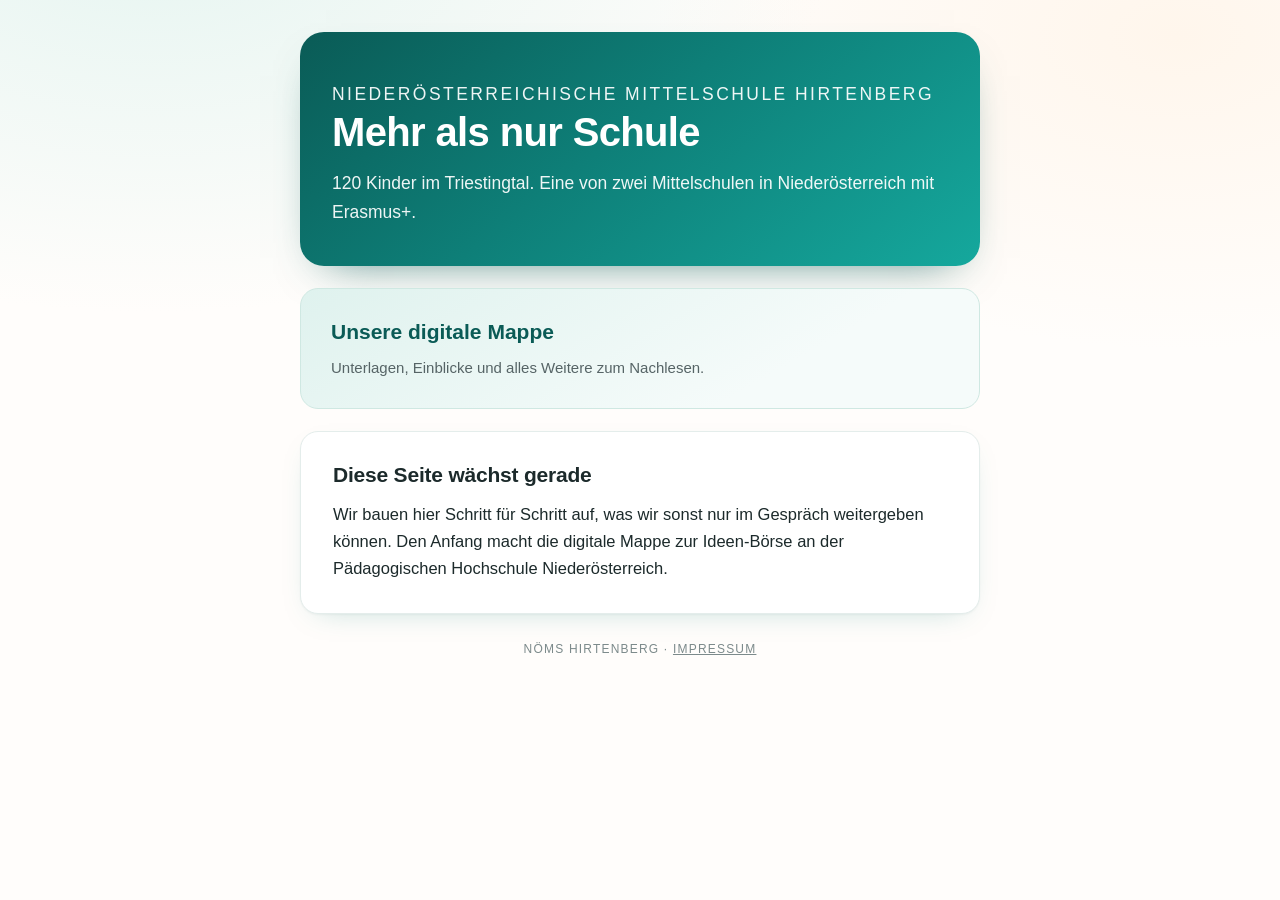
==== index.html @ 2730b2c3 "Grundgeruest der Schulwebsite mit Platzhalter-Mappe Startseite, digitale Mappe unter /mappe/ als Zie" ====
<!doctype html>
<html lang="de">
<head>
<meta charset="utf-8">
<meta name="viewport" content="width=device-width, initial-scale=1">
<title>NÖMS Hirtenberg</title>
<meta name="description" content="Niederösterreichische Mittelschule Hirtenberg. Mehr als nur Schule.">
<link rel="stylesheet" href="assets/stil.css">
</head>
<body>
<div class="wrap">

  <header class="hero">
    <p class="kicker">Niederösterreichische Mittelschule Hirtenberg</p>
    <h1>Mehr als nur Schule</h1>
    <p>120 Kinder im Triestingtal. Eine von zwei Mittelschulen in Niederösterreich mit Erasmus+.</p>
  </header>

  <a class="big-link" href="mappe/">
    <strong>Unsere digitale Mappe</strong>
    <span>Unterlagen, Einblicke und alles Weitere zum Nachlesen.</span>
  </a>

  <section class="card">
    <h2>Diese Seite wächst gerade</h2>
    <p>Wir bauen hier Schritt für Schritt auf, was wir sonst nur im Gespräch weitergeben können.
    Den Anfang macht die digitale Mappe zur Ideen-Börse an der Pädagogischen Hochschule
    Niederösterreich.</p>
  </section>

  <footer>NÖMS Hirtenberg · <a href="impressum.html">Impressum</a></footer>

</div>
</body>
</html>
---- assets/stil.css ----
:root {
  --ground: #FFFDFB;
  --wash-a: #E6F5F1;
  --wash-b: #FFF6EC;
  --paper: #FFFFFF;
  --ink: #1C2A2B;
  --ink-soft: #566466;
  --label: #7C8A8B;
  --accent: #0E7F78;
  --accent-bright: #15A89D;
  --accent-deep: #0A5B56;
  --fill-accent: #DFF2EE;
  --hairline: #E4EDEB;
  --card-shadow: 0 1px 2px rgba(28, 42, 43, .04), 0 10px 30px -18px rgba(14, 127, 120, .35);
}

* { box-sizing: border-box; }

body {
  margin: 0;
  background:
    radial-gradient(1100px 620px at 12% -8%, var(--wash-a) 0%, rgba(230, 245, 241, 0) 62%),
    radial-gradient(900px 540px at 92% 4%, var(--wash-b) 0%, rgba(255, 246, 236, 0) 58%),
    var(--ground);
  background-attachment: fixed;
  color: var(--ink);
  font-family: "Trebuchet MS", "Lucida Grande", "Segoe UI", sans-serif;
  font-size: 16.5px;
  line-height: 1.66;
  -webkit-font-smoothing: antialiased;
}

.wrap {
  max-width: 720px;
  margin: 0 auto;
  padding-inline: 20px;
  padding-block: 32px 72px;
  display: flex;
  flex-direction: column;
  gap: 22px;
}

.hero {
  background: linear-gradient(142deg, var(--accent-deep) 0%, var(--accent) 46%, var(--accent-bright) 100%);
  color: #FFFFFF;
  border-radius: 24px;
  padding: 34px 32px 38px;
  box-shadow: 0 18px 44px -26px rgba(10, 91, 86, .8);
}
.kicker {
  font-size: 11.5px;
  letter-spacing: .14em;
  text-transform: uppercase;
  color: rgba(255, 255, 255, .82);
  margin: 0 0 18px;
}
.hero h1 {
  font-size: clamp(28px, 5.4vw, 40px);
  line-height: 1.16;
  letter-spacing: -.016em;
  margin: 0;
  text-wrap: balance;
}
.hero p {
  font-size: 17.5px;
  color: rgba(255, 255, 255, .93);
  margin: 14px 0 0;
}

.card {
  background: var(--paper);
  border: 1px solid var(--hairline);
  border-radius: 18px;
  padding: 30px 32px;
  box-shadow: var(--card-shadow);
}
.card h2 {
  font-size: 21px;
  line-height: 1.28;
  margin: 0 0 12px;
  letter-spacing: -.01em;
  text-wrap: balance;
}
.card p { margin: 0 0 14px; }
.card p:last-child { margin-bottom: 0; }

ul.plain { margin: 0 0 14px; padding-left: 0; list-style: none; }
ul.plain li { position: relative; padding-left: 20px; margin-bottom: 8px; }
ul.plain li::before {
  content: "";
  position: absolute;
  left: 2px;
  top: .62em;
  width: 7px;
  height: 7px;
  border-radius: 50%;
  background: linear-gradient(135deg, var(--accent-bright), var(--accent));
}

.big-link {
  display: block;
  text-decoration: none;
  color: inherit;
  background: linear-gradient(150deg, var(--fill-accent) 0%, #F5FBFA 70%);
  border: 1px solid #CFE8E2;
  border-radius: 18px;
  padding: 26px 30px;
  transition: border-color .18s, transform .18s;
}
.big-link:hover { border-color: var(--accent-bright); transform: translateY(-2px); }
.big-link:focus-visible { outline: 3px solid var(--accent); outline-offset: 3px; }
.big-link strong { display: block; font-size: 21px; color: var(--accent-deep); margin-bottom: 5px; }
.big-link span { color: var(--ink-soft); font-size: 15px; }

@media (prefers-reduced-motion: reduce) {
  .big-link { transition: none; }
  .big-link:hover { transform: none; }
}

footer {
  text-align: center;
  font-size: 12px;
  letter-spacing: .1em;
  text-transform: uppercase;
  color: var(--label);
  padding-top: 4px;
}
footer a { color: var(--label); }

@media (max-width: 560px) {
  .card { padding: 24px 20px; }
  .hero { padding: 26px 22px 30px; }
}
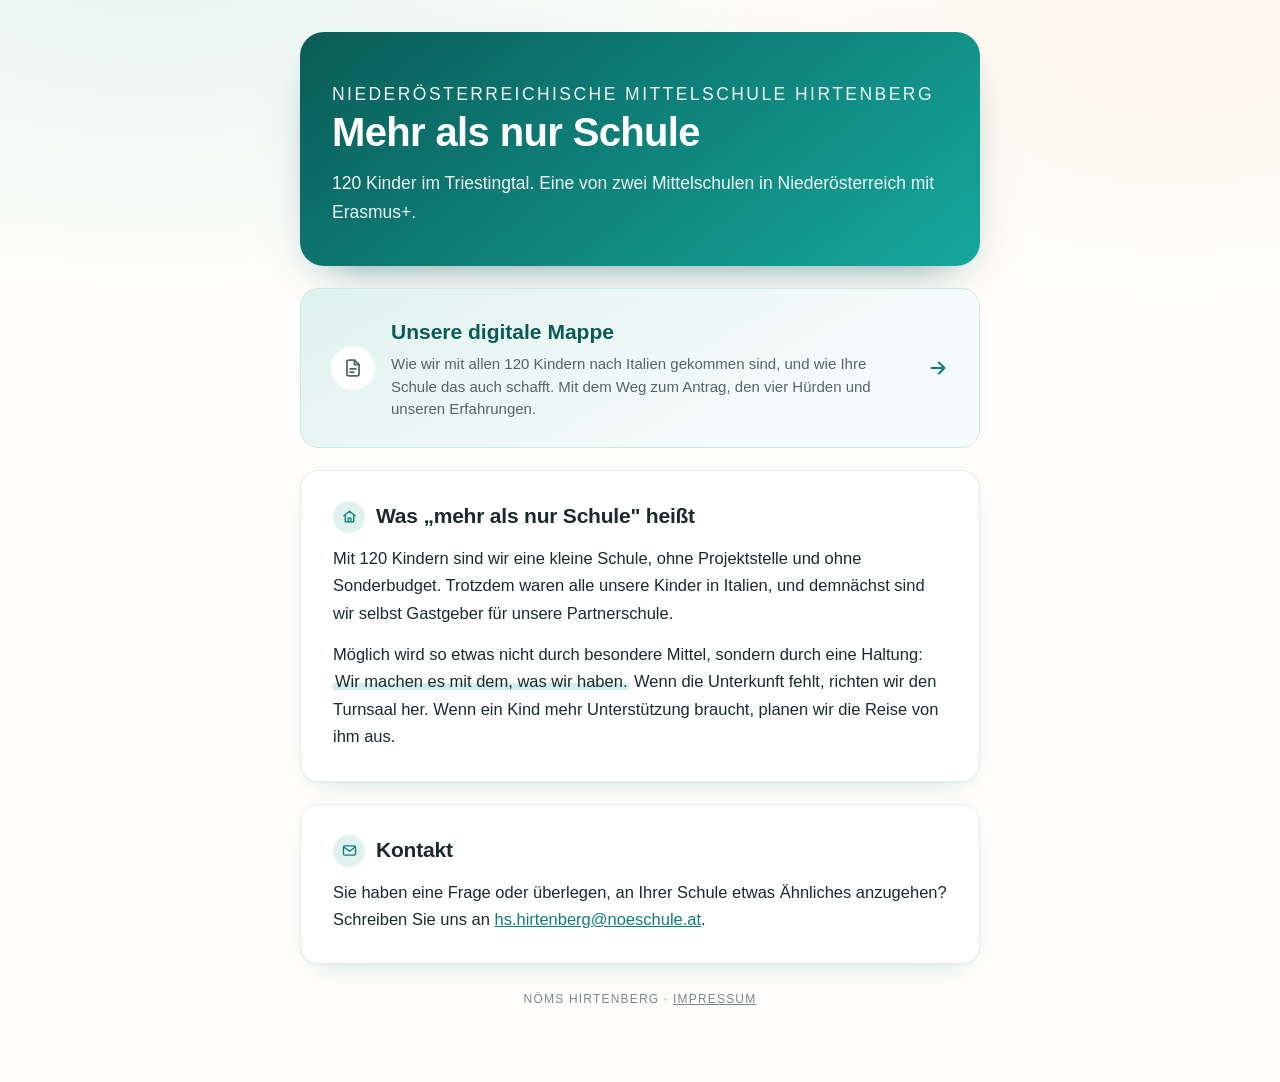
==== commit 2a972147: "Startseite ueberarbeitet Mappen-Kachel mit Icon, Pfeil und konkreter Beschreibung, ein Abschnitt zum" ====
--- a/index.html
+++ b/index.html
@@ -5,7 +5,12 @@
 <meta name="viewport" content="width=device-width, initial-scale=1">
 <title>NÖMS Hirtenberg</title>
 <meta name="description" content="Niederösterreichische Mittelschule Hirtenberg. Mehr als nur Schule.">
+<link rel="icon" href="favicon.svg" type="image/svg+xml">
+<link rel="icon" href="favicon-32.png" sizes="32x32">
+<link rel="apple-touch-icon" href="apple-touch-icon.png">
+<meta name="theme-color" content="#0E7F78">
 <link rel="stylesheet" href="assets/stil.css">
+<script src="assets/anim.js" defer></script>
 </head>
 <body>
 <div class="wrap">
@@ -16,16 +21,31 @@
     <p>120 Kinder im Triestingtal. Eine von zwei Mittelschulen in Niederösterreich mit Erasmus+.</p>
   </header>
 
-  <a class="big-link" href="mappe/">
-    <strong>Unsere digitale Mappe</strong>
-    <span>Unterlagen, Einblicke und alles Weitere zum Nachlesen.</span>
+  <a class="big-link mit-pfeil" href="mappe/">
+    <span class="h-ic" aria-hidden="true"><svg viewBox="0 0 24 24" fill="none" stroke="currentColor" stroke-width="1.9" stroke-linecap="round" stroke-linejoin="round"><path d="M13.6 3.4H7.2A1.8 1.8 0 0 0 5.4 5.2v13.6a1.8 1.8 0 0 0 1.8 1.8h9.6a1.8 1.8 0 0 0 1.8-1.8V8.2z"/><path d="M13.6 3.4v4.8h5.2"/><path d="M8.8 13h6.4M8.8 16.4h4.2"/></svg></span>
+    <span class="bl-text">
+      <strong>Unsere digitale Mappe</strong>
+      <span>Wie wir mit allen 120 Kindern nach Italien gekommen sind, und wie Ihre Schule das auch
+      schafft. Mit dem Weg zum Antrag, den vier Hürden und unseren Erfahrungen.</span>
+    </span>
+    <svg class="pfeil" viewBox="0 0 24 24" fill="none" stroke="currentColor" stroke-width="2.2" stroke-linecap="round" stroke-linejoin="round" aria-hidden="true"><path d="M5 12h14M13 6l6 6-6 6"/></svg>
   </a>
 
   <section class="card">
-    <h2>Diese Seite wächst gerade</h2>
-    <p>Wir bauen hier Schritt für Schritt auf, was wir sonst nur im Gespräch weitergeben können.
-    Den Anfang macht die digitale Mappe zur Ideen-Börse an der Pädagogischen Hochschule
-    Niederösterreich.</p>
+    <h2 class="mit-ic"><span class="h-ic" aria-hidden="true"><svg viewBox="0 0 24 24" fill="none" stroke="currentColor" stroke-width="1.9" stroke-linecap="round" stroke-linejoin="round"><path d="M4 11 12 4.5 20 11"/><path d="M6 9.8V19.5h12V9.8"/><path d="M10 19.5v-5h4v5"/></svg></span><span>Was „mehr als nur Schule" heißt</span></h2>
+    <p>Mit 120 Kindern sind wir eine kleine Schule, ohne Projektstelle und ohne Sonderbudget.
+    Trotzdem waren alle unsere Kinder in Italien, und demnächst sind wir selbst Gastgeber für unsere
+    Partnerschule.</p>
+    <p>Möglich wird so etwas nicht durch besondere Mittel, sondern durch eine Haltung:
+    <span class="hl">Wir machen es mit dem, was wir haben.</span> Wenn die Unterkunft fehlt, richten
+    wir den Turnsaal her. Wenn ein Kind mehr Unterstützung braucht, planen wir die Reise von ihm
+    aus.</p>
+  </section>
+
+  <section class="card">
+    <h2 class="mit-ic"><span class="h-ic" aria-hidden="true"><svg viewBox="0 0 24 24" fill="none" stroke="currentColor" stroke-width="1.9" stroke-linecap="round" stroke-linejoin="round"><rect x="3.5" y="5.5" width="17" height="13" rx="2"/><path d="m4 7 8 6 8-6"/></svg></span><span>Kontakt</span></h2>
+    <p>Sie haben eine Frage oder überlegen, an Ihrer Schule etwas Ähnliches anzugehen? Schreiben
+    Sie uns an <a href="mailto:hs.hirtenberg@noeschule.at">hs.hirtenberg@noeschule.at</a>.</p>
   </section>
 
   <footer>NÖMS Hirtenberg · <a href="impressum.html">Impressum</a></footer>
--- a/assets/stil.css
+++ b/assets/stil.css
@@ -131,3 +131,399 @@
   .card { padding: 24px 20px; }
   .hero { padding: 26px 22px 30px; }
 }
+
+/* ---------- Bausteine der Mappe ---------- */
+
+.card.accent {
+  background: linear-gradient(145deg, #0A5B56 0%, #0E7F78 55%, #15A89D 100%);
+  border: none;
+  color: #FFFFFF;
+}
+.card.accent h2 { color: #FFFFFF; }
+.card.accent p { color: rgba(255, 255, 255, .93); }
+.claim {
+  font-size: clamp(19px, 3.2vw, 24px);
+  font-weight: bold;
+  line-height: 1.34;
+  letter-spacing: -.01em;
+  color: #FFFFFF !important;
+  text-wrap: balance;
+}
+
+/* Bilder */
+.fig { margin: 0; }
+.fig img {
+  display: block;
+  width: 100%;
+  height: auto;
+  border-radius: 18px;
+  border: 1px solid var(--hairline);
+}
+.fig figcaption {
+  margin-top: 10px;
+  font-size: 13.5px;
+  color: var(--ink-soft);
+  line-height: 1.5;
+  padding-inline: 4px;
+}
+
+/* Zahlenkacheln */
+.figures {
+  display: grid;
+  grid-template-columns: repeat(3, 1fr);
+  gap: 14px;
+  margin-top: 24px;
+}
+.fig-n {
+  background: linear-gradient(160deg, #EFF9F7 0%, #FFFFFF 78%);
+  border: 1px solid var(--hairline);
+  border-radius: 14px;
+  padding: 18px 16px;
+}
+.fig-n b {
+  display: block;
+  font-size: 38px;
+  line-height: 1;
+  letter-spacing: -.02em;
+  background: linear-gradient(135deg, var(--accent-deep), var(--accent-bright));
+  -webkit-background-clip: text;
+  background-clip: text;
+  color: transparent;
+  font-variant-numeric: tabular-nums;
+}
+.fig-n span {
+  display: block;
+  margin-top: 9px;
+  font-size: 13px;
+  color: var(--ink-soft);
+  line-height: 1.45;
+}
+
+/* Schritte */
+.step {
+  display: grid;
+  grid-template-columns: 42px 1fr;
+  gap: 0 16px;
+  padding-top: 22px;
+  margin-top: 22px;
+  border-top: 1px solid var(--hairline);
+}
+.step-n {
+  width: 40px;
+  height: 40px;
+  border-radius: 50%;
+  color: #FFFFFF;
+  background: linear-gradient(140deg, var(--accent) 0%, var(--accent-bright) 100%);
+  font-size: 19px;
+  font-weight: bold;
+  line-height: 40px;
+  text-align: center;
+}
+.step h3 { font-size: 17.5px; margin: 6px 0 6px; }
+.step p { margin-bottom: 10px; }
+.step p:last-child { margin-bottom: 0; }
+.hint {
+  font-size: 14.5px;
+  color: var(--accent-deep);
+  background: var(--fill-accent);
+  border-radius: 10px;
+  padding: 12px 14px;
+}
+
+/* Hürden */
+.huerde {
+  padding: 18px 20px;
+  margin-top: 14px;
+  border: 1px solid var(--hairline);
+  border-radius: 14px;
+  background: linear-gradient(150deg, #F8FCFB 0%, #FFFFFF 70%);
+}
+.huerde h3 { font-size: 17px; color: var(--accent-deep); margin: 0 0 6px; }
+.huerde .frage { font-size: 15px; margin-bottom: 8px; }
+.huerde p:last-child { margin-bottom: 0; }
+
+/* Noch zu füllen */
+.offen {
+  font-size: 14.5px;
+  color: #8A6A44;
+  background: #FDEEDF;
+  border: 1px dashed #E8C9A8;
+  border-radius: 10px;
+  padding: 12px 14px;
+}
+.card.accent .offen { color: #6B4A28; }
+
+.note-block {
+  margin-top: 24px;
+  font-size: 14.5px;
+  color: var(--ink-soft);
+  border-top: 1px solid var(--hairline);
+  padding-top: 14px;
+}
+
+h3 { margin: 24px 0 8px; font-size: 17px; }
+
+@media (max-width: 560px) {
+  .figures { grid-template-columns: 1fr; }
+  .step { grid-template-columns: 34px 1fr; gap: 0 12px; }
+  .step-n { width: 32px; height: 32px; line-height: 32px; font-size: 16px; }
+}
+
+/* ---------- Mitfahrende Navigationspille ---------- */
+
+.pill {
+  position: fixed;
+  top: 14px;
+  left: 50%;
+  transform: translateX(-50%) translateY(-14px);
+  z-index: 40;
+  width: max-content;
+  max-width: calc(100vw - 32px);
+  border-radius: 22px;
+  background: linear-gradient(160deg, rgba(255, 255, 255, .72) 0%, rgba(248, 253, 252, .58) 100%);
+  backdrop-filter: blur(26px) saturate(195%);
+  -webkit-backdrop-filter: blur(26px) saturate(195%);
+  border: 1px solid rgba(255, 255, 255, .55);
+  box-shadow:
+    inset 0 1px 0 rgba(255, 255, 255, .95),
+    inset 0 -1px 0 rgba(255, 255, 255, .35),
+    0 1px 2px rgba(28, 42, 43, .05),
+    0 16px 40px -18px rgba(10, 91, 86, .5);
+  opacity: 0;
+  pointer-events: none;
+  transition: opacity .28s ease, transform .28s ease;
+}
+.pill.da {
+  opacity: 1;
+  pointer-events: auto;
+  transform: translateX(-50%) translateY(0);
+}
+
+.pill summary {
+  display: flex;
+  align-items: center;
+  gap: 9px;
+  padding: 9px 15px;
+  cursor: pointer;
+  list-style: none;
+  user-select: none;
+}
+.pill summary::-webkit-details-marker { display: none; }
+.pill summary:focus-visible { outline: 2px solid var(--accent); outline-offset: 3px; border-radius: 22px; }
+
+.pill-dot {
+  width: 7px;
+  height: 7px;
+  border-radius: 50%;
+  background: linear-gradient(135deg, var(--accent-bright), var(--accent));
+  flex: none;
+}
+.pill-now {
+  font-size: 13.5px;
+  font-weight: bold;
+  color: var(--accent-deep);
+  white-space: nowrap;
+}
+.pill-chev {
+  width: 14px;
+  height: 14px;
+  color: var(--label);
+  flex: none;
+  transition: transform .22s ease;
+}
+.pill[open] .pill-chev { transform: rotate(180deg); }
+
+.pill-list {
+  display: grid;
+  gap: 1px;
+  padding: 4px 8px 9px;
+  margin-top: 2px;
+  border-top: 1px solid rgba(255, 255, 255, .6);
+}
+.pill-list a {
+  display: block;
+  font-size: 14px;
+  text-decoration: none;
+  color: var(--ink);
+  padding: 8px 12px;
+  border-radius: 12px;
+  white-space: nowrap;
+}
+.pill-list a:hover { background: rgba(255, 255, 255, .9); color: var(--accent); }
+.pill-list a:focus-visible { outline: 2px solid var(--accent); outline-offset: -2px; }
+.pill-list a.here { background: rgba(223, 242, 238, .85); color: var(--accent-deep); font-weight: bold; }
+
+html { scroll-behavior: smooth; }
+section[id] { scroll-margin-top: 76px; }
+
+@media (prefers-reduced-motion: reduce) {
+  html { scroll-behavior: auto; }
+  .pill, .pill-chev { transition: none; }
+}
+
+@supports not ((backdrop-filter: blur(1px)) or (-webkit-backdrop-filter: blur(1px))) {
+  .pill { background: rgba(255, 253, 251, .96); }
+}
+
+/* ---------- Kontaktformular ---------- */
+
+.form { display: grid; gap: 16px; }
+.feld { display: grid; gap: 6px; }
+.feld label {
+  font-size: 12px;
+  font-weight: bold;
+  letter-spacing: .1em;
+  text-transform: uppercase;
+  color: var(--label);
+}
+.feld input,
+.feld textarea {
+  font: inherit;
+  font-size: 16px;
+  color: var(--ink);
+  background: #FCFEFE;
+  border: 1px solid var(--hairline);
+  border-radius: 12px;
+  padding: 11px 14px;
+  width: 100%;
+  transition: border-color .16s, box-shadow .16s;
+}
+.feld textarea { resize: vertical; min-height: 120px; line-height: 1.55; }
+.feld input:hover,
+.feld textarea:hover { border-color: #CFE8E2; }
+.feld input:focus,
+.feld textarea:focus {
+  outline: none;
+  border-color: var(--accent);
+  box-shadow: 0 0 0 3px rgba(14, 127, 120, .14);
+}
+
+.knopf {
+  font: inherit;
+  font-size: 16px;
+  font-weight: bold;
+  color: #FFFFFF;
+  background: linear-gradient(140deg, var(--accent-deep) 0%, var(--accent) 55%, var(--accent-bright) 100%);
+  border: none;
+  border-radius: 999px;
+  padding: 13px 26px;
+  cursor: pointer;
+  justify-self: start;
+  box-shadow: 0 10px 24px -14px rgba(10, 91, 86, .9);
+  transition: transform .16s, box-shadow .16s;
+}
+.knopf:hover { transform: translateY(-1px); box-shadow: 0 14px 28px -14px rgba(10, 91, 86, .9); }
+.knopf:active { transform: translateY(0); }
+.knopf:focus-visible { outline: 3px solid var(--accent); outline-offset: 3px; }
+
+.form-hinweis, .form-fallback {
+  font-size: 13.5px;
+  color: var(--ink-soft);
+  line-height: 1.5;
+  margin: 0;
+}
+.form-fallback a { color: var(--accent); }
+
+@media (prefers-reduced-motion: reduce) {
+  .knopf { transition: none; }
+  .knopf:hover { transform: none; }
+}
+
+/* ---------- Einschweben beim Scrollen ---------- */
+/* Die Startzustände gelten nur, wenn das Skript die Klasse "anim" gesetzt hat.
+   Ohne JavaScript oder bei reduzierter Bewegung bleibt alles sofort sichtbar. */
+
+.anim .card,
+.anim .fig,
+.anim .big-link {
+  opacity: 0;
+  transform: translateY(16px);
+  transition: opacity .6s cubic-bezier(.22, .68, .36, 1), transform .6s cubic-bezier(.22, .68, .36, 1);
+}
+.anim .card.sichtbar,
+.anim .fig.sichtbar,
+.anim .big-link.sichtbar {
+  opacity: 1;
+  transform: none;
+}
+.anim .fig {
+  transform: translateY(20px) scale(.985);
+  transition-duration: .7s;
+}
+.anim .fig.sichtbar { transform: none; }
+
+@media (prefers-reduced-motion: reduce) {
+  .anim .card,
+  .anim .fig,
+  .anim .big-link { opacity: 1; transform: none; transition: none; }
+}
+
+/* ---------- Icons an Überschriften, Hervorhebungen ---------- */
+
+.mit-ic { display: flex; align-items: center; gap: 11px; }
+.h-ic {
+  flex: none;
+  display: inline-flex;
+  align-items: center;
+  justify-content: center;
+  width: 32px;
+  height: 32px;
+  border-radius: 50%;
+  background: var(--fill-accent);
+  color: var(--accent);
+}
+.h-ic svg { width: 17px; height: 17px; }
+.h-ic.klein { width: 26px; height: 26px; }
+.h-ic.klein svg { width: 15px; height: 15px; }
+.card.accent .h-ic { background: rgba(255, 255, 255, .18); color: #FFFFFF; }
+
+.hl {
+  background: linear-gradient(180deg, rgba(255, 255, 255, 0) 60%, rgba(21, 168, 157, .2) 60%);
+  padding: 0 .12em;
+  -webkit-box-decoration-break: clone;
+  box-decoration-break: clone;
+}
+
+.huerde .frage {
+  font-style: italic;
+  color: var(--ink-soft);
+  font-size: 15px;
+}
+.card a { color: var(--accent); }
+.card.accent a { color: #FFFFFF; }
+
+@media (max-width: 560px) {
+  .card h2.mit-ic { font-size: 19px; }
+  .h-ic { width: 28px; height: 28px; }
+}
+
+/* ---------- Startseite: Kachel zur Mappe ---------- */
+
+.big-link.mit-pfeil {
+  display: flex;
+  align-items: center;
+  gap: 16px;
+}
+.big-link .h-ic { width: 44px; height: 44px; background: #FFFFFF; }
+.big-link .h-ic svg { width: 22px; height: 22px; }
+.bl-text { flex: 1; min-width: 0; }
+.bl-text strong { margin-bottom: 4px; }
+.bl-text > span { display: block; line-height: 1.5; }
+.pfeil {
+  flex: none;
+  width: 22px;
+  height: 22px;
+  color: var(--accent);
+  transition: transform .18s;
+}
+.big-link:hover .pfeil { transform: translateX(3px); }
+
+@media (max-width: 560px) {
+  .big-link.mit-pfeil { gap: 12px; padding: 22px 20px; }
+  .big-link .h-ic { width: 38px; height: 38px; }
+  .pfeil { display: none; }
+}
+@media (prefers-reduced-motion: reduce) {
+  .pfeil { transition: none; }
+  .big-link:hover .pfeil { transform: none; }
+}
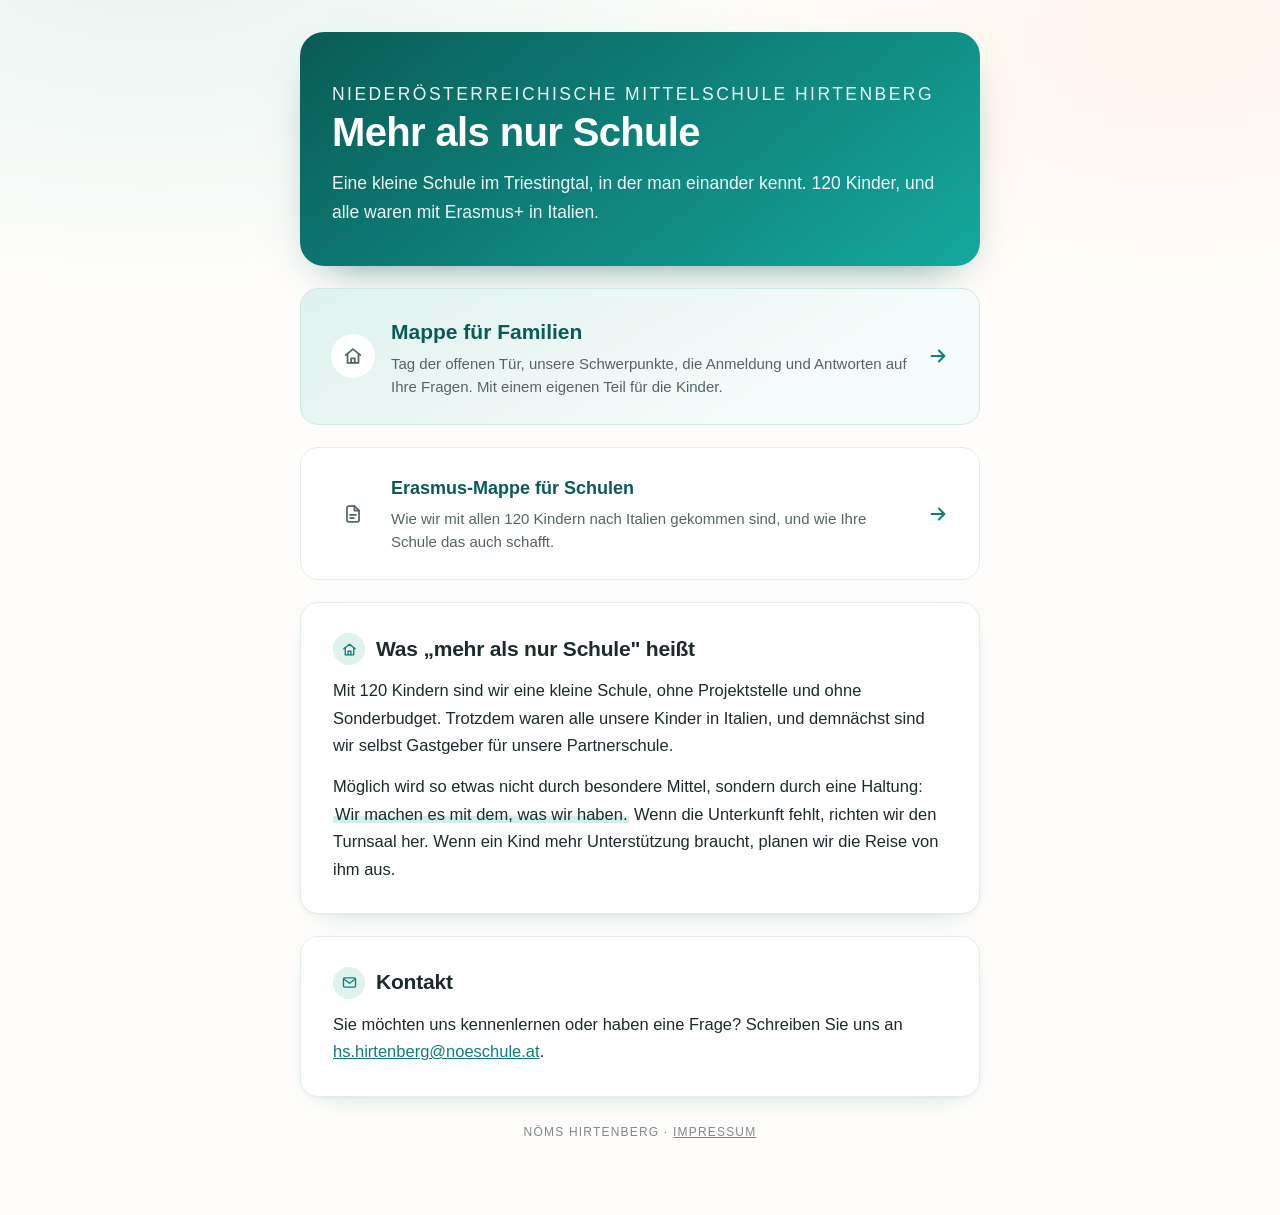
==== commit 1f6b051f: "Mappe fuer Familien zum Tag der offenen Tuer /mappe/ (QR-Ziel der Metallkarten) richtet sich jetzt a" ====
--- a/index.html
+++ b/index.html
@@ -18,15 +18,25 @@
   <header class="hero">
     <p class="kicker">Niederösterreichische Mittelschule Hirtenberg</p>
     <h1>Mehr als nur Schule</h1>
-    <p>120 Kinder im Triestingtal. Eine von zwei Mittelschulen in Niederösterreich mit Erasmus+.</p>
+    <p>Eine kleine Schule im Triestingtal, in der man einander kennt. 120 Kinder, und alle waren mit Erasmus+ in Italien.</p>
   </header>
 
   <a class="big-link mit-pfeil" href="mappe/">
+    <span class="h-ic" aria-hidden="true"><svg viewBox="0 0 24 24" fill="none" stroke="currentColor" stroke-width="1.9" stroke-linecap="round" stroke-linejoin="round"><path d="M4 11 12 4.5 20 11"/><path d="M6 9.8V19.5h12V9.8"/><path d="M10 19.5v-5h4v5"/></svg></span>
+    <span class="bl-text">
+      <strong>Mappe für Familien</strong>
+      <span>Tag der offenen Tür, unsere Schwerpunkte, die Anmeldung und Antworten auf
+      Ihre Fragen. Mit einem eigenen Teil für die Kinder.</span>
+    </span>
+    <svg class="pfeil" viewBox="0 0 24 24" fill="none" stroke="currentColor" stroke-width="2.2" stroke-linecap="round" stroke-linejoin="round" aria-hidden="true"><path d="M5 12h14M13 6l6 6-6 6"/></svg>
+  </a>
+
+  <a class="big-link mit-pfeil leise" href="erasmus/">
     <span class="h-ic" aria-hidden="true"><svg viewBox="0 0 24 24" fill="none" stroke="currentColor" stroke-width="1.9" stroke-linecap="round" stroke-linejoin="round"><path d="M13.6 3.4H7.2A1.8 1.8 0 0 0 5.4 5.2v13.6a1.8 1.8 0 0 0 1.8 1.8h9.6a1.8 1.8 0 0 0 1.8-1.8V8.2z"/><path d="M13.6 3.4v4.8h5.2"/><path d="M8.8 13h6.4M8.8 16.4h4.2"/></svg></span>
     <span class="bl-text">
-      <strong>Unsere digitale Mappe</strong>
-      <span>Wie wir mit allen 120 Kindern nach Italien gekommen sind, und wie Ihre Schule das auch
-      schafft. Mit dem Weg zum Antrag, den vier Hürden und unseren Erfahrungen.</span>
+      <strong>Erasmus-Mappe für Schulen</strong>
+      <span>Wie wir mit allen 120 Kindern nach Italien gekommen sind, und wie Ihre Schule das
+      auch schafft.</span>
     </span>
     <svg class="pfeil" viewBox="0 0 24 24" fill="none" stroke="currentColor" stroke-width="2.2" stroke-linecap="round" stroke-linejoin="round" aria-hidden="true"><path d="M5 12h14M13 6l6 6-6 6"/></svg>
   </a>
@@ -44,8 +54,7 @@
 
   <section class="card">
     <h2 class="mit-ic"><span class="h-ic" aria-hidden="true"><svg viewBox="0 0 24 24" fill="none" stroke="currentColor" stroke-width="1.9" stroke-linecap="round" stroke-linejoin="round"><rect x="3.5" y="5.5" width="17" height="13" rx="2"/><path d="m4 7 8 6 8-6"/></svg></span><span>Kontakt</span></h2>
-    <p>Sie haben eine Frage oder überlegen, an Ihrer Schule etwas Ähnliches anzugehen? Schreiben
-    Sie uns an <a href="mailto:hs.hirtenberg@noeschule.at">hs.hirtenberg@noeschule.at</a>.</p>
+    <p>Sie möchten uns kennenlernen oder haben eine Frage? Schreiben Sie uns an <a href="mailto:hs.hirtenberg@noeschule.at">hs.hirtenberg@noeschule.at</a>.</p>
   </section>
 
   <footer>NÖMS Hirtenberg · <a href="impressum.html">Impressum</a></footer>
--- a/assets/stil.css
+++ b/assets/stil.css
@@ -377,7 +377,8 @@
   color: var(--label);
 }
 .feld input,
-.feld textarea {
+.feld textarea,
+.feld select {
   font: inherit;
   font-size: 16px;
   color: var(--ink);
@@ -527,3 +528,124 @@
   .pfeil { transition: none; }
   .big-link:hover .pfeil { transform: none; }
 }
+
+/* ---------- Mappe für Familien (Tag der offenen Tür) ---------- */
+
+/* Umschalten nach Datum, gesteuert von assets/tdot.js über data-phase.
+   Ohne JavaScript gilt "vorher". */
+.nur-heute, .nur-danach { display: none; }
+[data-phase="heute"] .nur-vorher,
+[data-phase="danach"] .nur-vorher { display: none; }
+[data-phase="heute"] .nur-heute,
+[data-phase="danach"] .nur-danach { display: block; }
+h2 .nur-heute, h2 .nur-danach { display: none; }
+[data-phase="heute"] h2 .nur-heute,
+[data-phase="danach"] h2 .nur-danach { display: inline; }
+
+.umleitung {
+  margin: -6px 4px 0;
+  font-size: 14px;
+  color: var(--ink-soft);
+  text-align: center;
+}
+.umleitung a { color: var(--accent); }
+
+.eckdaten {
+  display: grid;
+  gap: 10px;
+  margin: 18px 0;
+  padding: 16px 18px;
+  border-radius: 14px;
+  background: linear-gradient(160deg, #EFF9F7 0%, #FFFFFF 78%);
+  border: 1px solid var(--hairline);
+}
+.eckdaten b {
+  display: block;
+  font-size: 12px;
+  letter-spacing: .1em;
+  text-transform: uppercase;
+  color: var(--label);
+}
+.eckdaten span { font-size: 17px; color: var(--ink); }
+
+.knopfreihe { display: flex; flex-wrap: wrap; gap: 10px; margin-top: 18px; }
+a.knopf { display: inline-block; text-decoration: none; }
+.card a.knopf { color: #FFFFFF; }
+.knopf.hell, .card a.knopf.hell {
+  color: var(--accent-deep);
+  background: var(--fill-accent);
+  box-shadow: none;
+}
+
+.offen-i {
+  color: #8A6A44;
+  background: #FDEEDF;
+  border: 1px dashed #E8C9A8;
+  border-radius: 6px;
+  padding: 0 5px;
+  font-size: .92em;
+}
+.card .offen { margin-top: 14px; }
+
+/* Schwerpunkte */
+.kacheln {
+  display: grid;
+  grid-template-columns: repeat(2, minmax(0, 1fr));
+  gap: 12px;
+  margin-top: 18px;
+}
+.kachel {
+  padding: 16px 16px 14px;
+  border: 1px solid var(--hairline);
+  border-radius: 14px;
+  background: linear-gradient(150deg, #F8FCFB 0%, #FFFFFF 70%);
+}
+.kachel h3 { margin: 0 0 4px; font-size: 16.5px; color: var(--accent-deep); }
+.kachel p { margin: 0; font-size: 14.5px; line-height: 1.5; color: var(--ink-soft); }
+@media (max-width: 560px) { .kacheln { grid-template-columns: minmax(0, 1fr); } }
+
+/* Aufklappbare Fragen */
+.faq, .frage-kind {
+  border-top: 1px solid var(--hairline);
+}
+.faq:first-of-type, .frage-kind:first-of-type { margin-top: 14px; }
+.faq summary, .frage-kind summary {
+  list-style: none;
+  cursor: pointer;
+  padding: 14px 32px 14px 0;
+  position: relative;
+  font-weight: bold;
+}
+.faq summary::-webkit-details-marker,
+.frage-kind summary::-webkit-details-marker { display: none; }
+.faq summary::after, .frage-kind summary::after {
+  content: '+';
+  position: absolute;
+  right: 4px;
+  top: 10px;
+  font-size: 22px;
+  color: var(--accent);
+  transition: transform .2s;
+}
+.faq[open] summary::after, .frage-kind[open] summary::after { transform: rotate(45deg); }
+.faq summary:focus-visible, .frage-kind summary:focus-visible { outline: 2px solid var(--accent); outline-offset: 2px; border-radius: 6px; }
+.faq > p, .frage-kind > p { margin: 0 0 14px; }
+
+/* Bereich für Kinder: wärmer, verspielter */
+.card.kinder {
+  background: linear-gradient(150deg, #FFF6EC 0%, #FFFFFF 65%);
+}
+.card.kinder .h-ic { background: #FDE6CF; color: #B4652A; }
+.frage-kind summary { color: var(--ink); }
+.frage-kind summary::after { color: #B4652A; }
+
+/* Checkliste zum Abhaken */
+.checkliste { list-style: none; padding: 0; margin: 0 0 6px; }
+.checkliste li { margin-bottom: 6px; }
+.checkliste label { display: flex; gap: 10px; align-items: flex-start; cursor: pointer; }
+.checkliste input { margin-top: 5px; accent-color: var(--accent); width: 17px; height: 17px; flex: none; }
+.checkliste input:checked + * , .checkliste label:has(input:checked) { color: var(--label); text-decoration: line-through; }
+
+/* Startseite: zweite, ruhigere Kachel */
+.big-link.leise { background: var(--paper); border-color: var(--hairline); }
+.big-link.leise strong { font-size: 18px; }
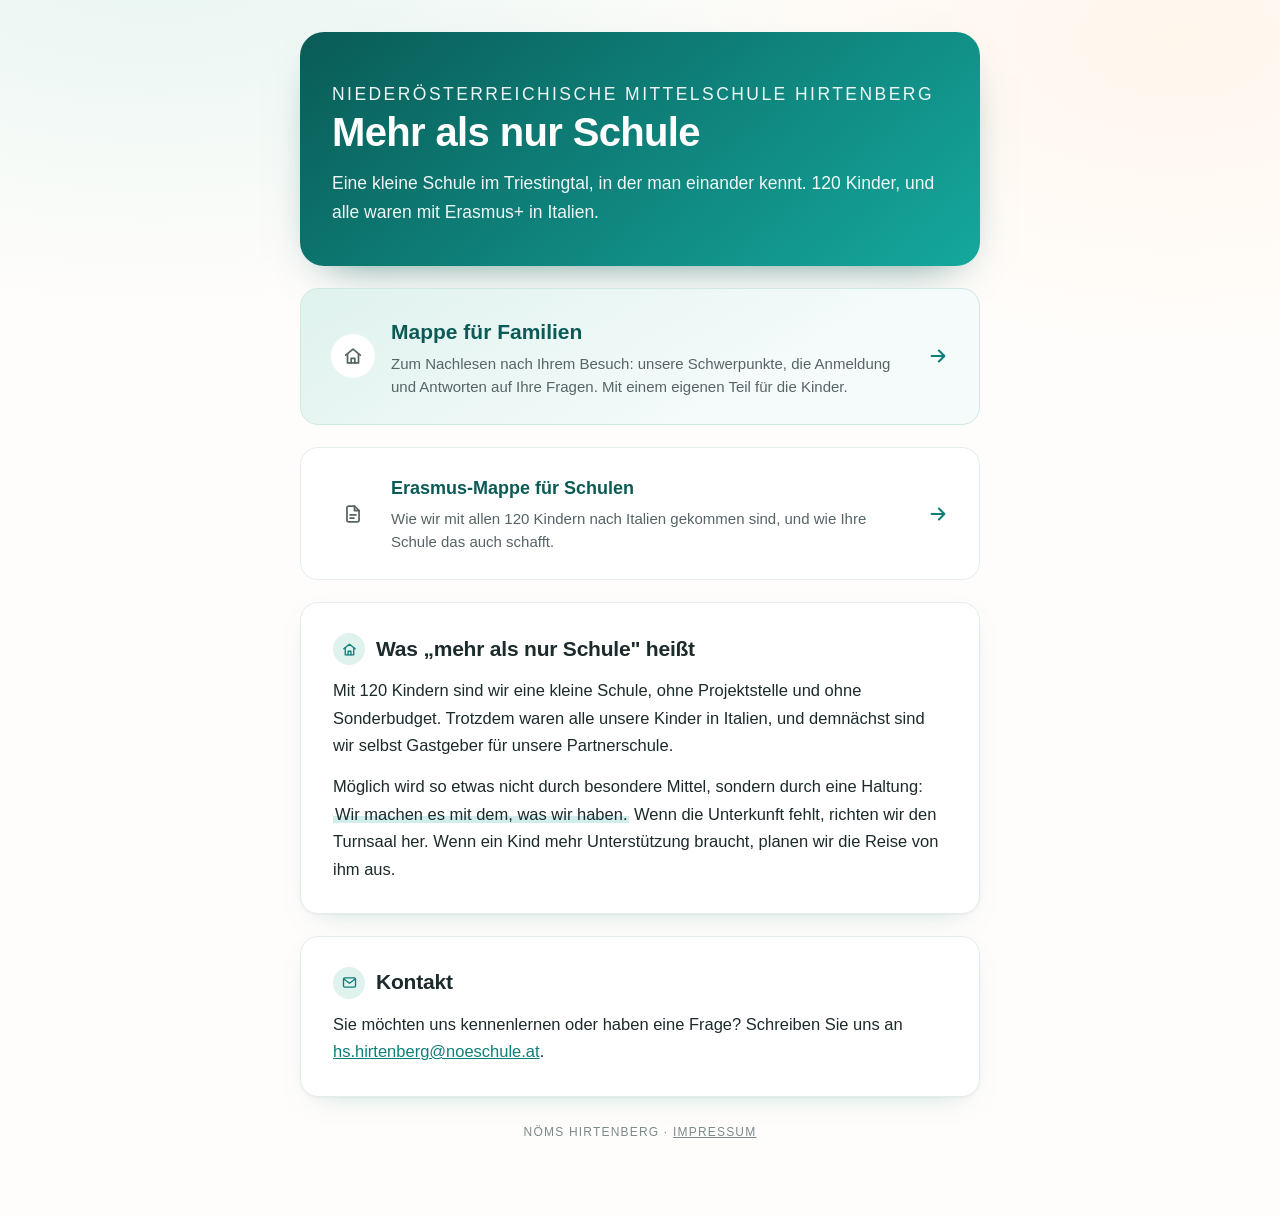
==== commit 35ffdf0e: "Mappe als Nachlese statt Einladung Die Karten werden erst beim Tag der offenen Tuer ausgegeben. Einl" ====
--- a/index.html
+++ b/index.html
@@ -25,8 +25,8 @@
     <span class="h-ic" aria-hidden="true"><svg viewBox="0 0 24 24" fill="none" stroke="currentColor" stroke-width="1.9" stroke-linecap="round" stroke-linejoin="round"><path d="M4 11 12 4.5 20 11"/><path d="M6 9.8V19.5h12V9.8"/><path d="M10 19.5v-5h4v5"/></svg></span>
     <span class="bl-text">
       <strong>Mappe für Familien</strong>
-      <span>Tag der offenen Tür, unsere Schwerpunkte, die Anmeldung und Antworten auf
-      Ihre Fragen. Mit einem eigenen Teil für die Kinder.</span>
+      <span>Zum Nachlesen nach Ihrem Besuch: unsere Schwerpunkte, die Anmeldung und
+      Antworten auf Ihre Fragen. Mit einem eigenen Teil für die Kinder.</span>
     </span>
     <svg class="pfeil" viewBox="0 0 24 24" fill="none" stroke="currentColor" stroke-width="2.2" stroke-linecap="round" stroke-linejoin="round" aria-hidden="true"><path d="M5 12h14M13 6l6 6-6 6"/></svg>
   </a>
--- a/assets/stil.css
+++ b/assets/stil.css
@@ -531,17 +531,6 @@
 
 /* ---------- Mappe für Familien (Tag der offenen Tür) ---------- */
 
-/* Umschalten nach Datum, gesteuert von assets/tdot.js über data-phase.
-   Ohne JavaScript gilt "vorher". */
-.nur-heute, .nur-danach { display: none; }
-[data-phase="heute"] .nur-vorher,
-[data-phase="danach"] .nur-vorher { display: none; }
-[data-phase="heute"] .nur-heute,
-[data-phase="danach"] .nur-danach { display: block; }
-h2 .nur-heute, h2 .nur-danach { display: none; }
-[data-phase="heute"] h2 .nur-heute,
-[data-phase="danach"] h2 .nur-danach { display: inline; }
-
 .umleitung {
   margin: -6px 4px 0;
   font-size: 14px;
@@ -549,24 +538,6 @@
   text-align: center;
 }
 .umleitung a { color: var(--accent); }
-
-.eckdaten {
-  display: grid;
-  gap: 10px;
-  margin: 18px 0;
-  padding: 16px 18px;
-  border-radius: 14px;
-  background: linear-gradient(160deg, #EFF9F7 0%, #FFFFFF 78%);
-  border: 1px solid var(--hairline);
-}
-.eckdaten b {
-  display: block;
-  font-size: 12px;
-  letter-spacing: .1em;
-  text-transform: uppercase;
-  color: var(--label);
-}
-.eckdaten span { font-size: 17px; color: var(--ink); }
 
 .knopfreihe { display: flex; flex-wrap: wrap; gap: 10px; margin-top: 18px; }
 a.knopf { display: inline-block; text-decoration: none; }
